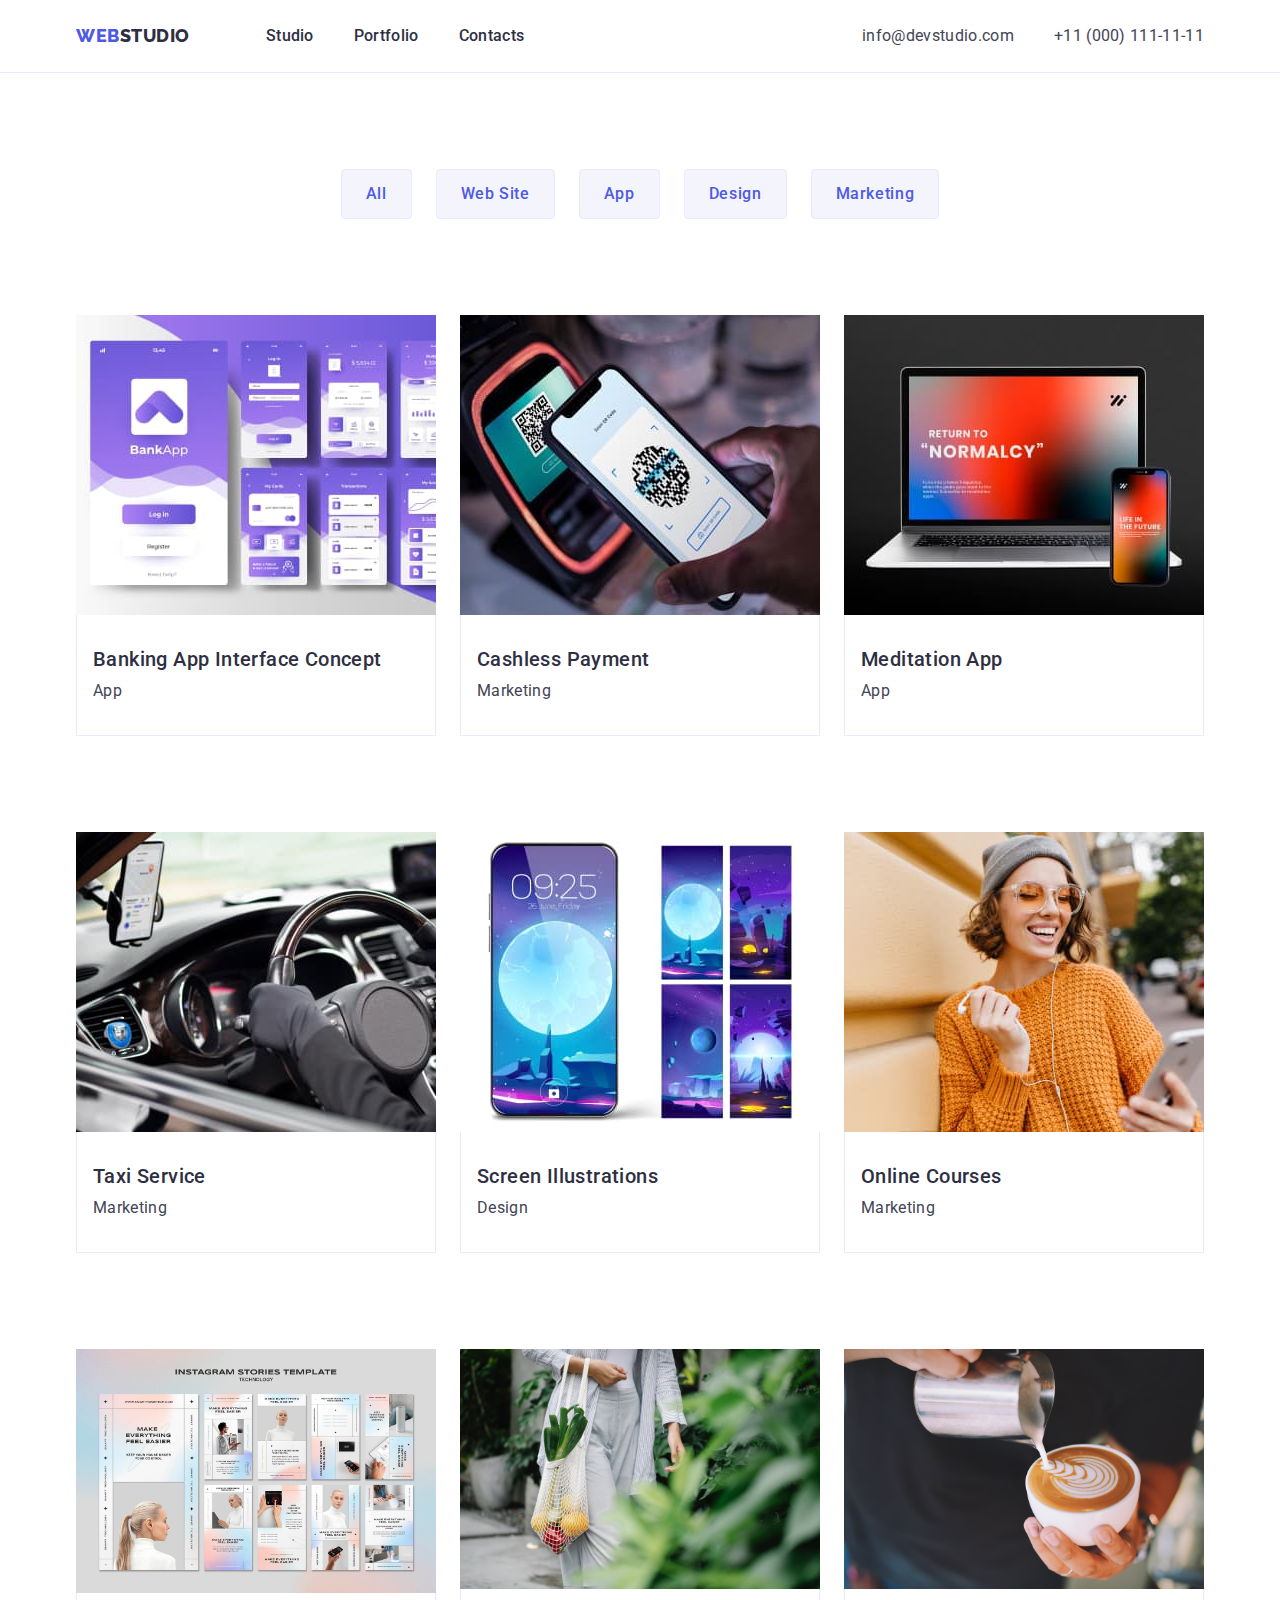
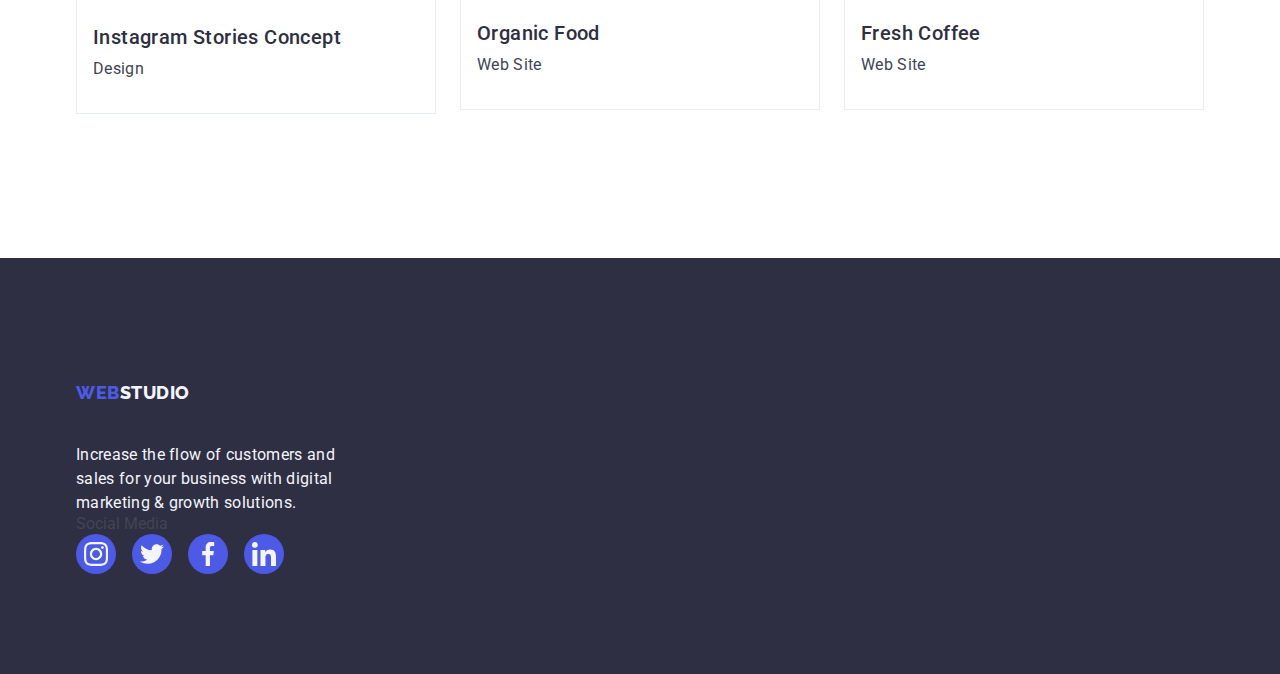
==== portfolio.html @ 07a07d83 "j" ====
<!DOCTYPE html>
<html lang="en">

<head>
    <meta charset="UTF-8" />
    <meta name="viewport" content="width=device-width, initial-scale=1.0" />
    <title>Portfolio</title>

    <!-- Style Normalization -->
    <link rel="stylesheet"
        href="https://cdnjs.cloudflare.com/ajax/libs/modern-normalize/1.0.0/modern-normalize.min.css" />

    <!-- Google Fonts -->
    <link rel="preconnect" href="https://fonts.googleapis.com" />
    <link rel="preconnect" href="https://fonts.gstatic.com" crossorigin />
    <link
        href="https://fonts.googleapis.com/css2?family=Raleway:wght@100;200;300;400;500;600;700;900&family=Roboto:wght@100;300;400;500;700;900&display=swap"
        rel="stylesheet" />

    <!-- Local CSS -->
    <link rel="stylesheet" href="./css/styles.css" />
</head>

<body>
    <!-- Header -->
    <header class="header">
        <div class="top-header container">
            <nav class="nav">
                <a class="logo link" href="./index.html">Web<span class="header-logo">Studio</span></a>
                <ul class="list">
                    <li class="list-item">
                        <a class="item link" href="./index.html">Studio</a>
                    </li>
                    <li class="list-item">
                        <a class="item link" href="./portfolio.html">Portfolio</a>
                    </li>
                    <li class="list-item"><a class="item link" href="">Contacts</a></li>
                </ul>
            </nav>

            <address class="contacts">
                <ul class="list">
                    <li class="contact-item">
                        <a class="contact link" href="mailto:info@devstudio.com">info@devstudio.com</a>
                    </li>
                    <li class="contact-item">
                        <a class="contact link" href="tel:+110001111111">+11 (000) 111-11-11</a>
                    </li>
                </ul>
            </address>
        </div>
    </header>

    <!-- Main -->
    <main>
        <section class="services-section">
            <div class="container">
                <h1 class="visually-hidden">Services</h1>

                <ul class="btn list">
                    <li><button type="button" class="btn-menu">All</button></li>
                    <li><button type="button" class="btn-menu">Web Site</button></li>
                    <li><button type="button" class="btn-menu">App</button></li>
                    <li><button type="button" class="btn-menu">Design</button></li>
                    <li><button type="button" class="btn-menu">Marketing</button></li>
                </ul>

                <ul class="svc list">
                    <li class="svc-item">
                        <a href="" class="link" >
                            <img 
                                src="./images/bank-app.jpg" 
                                alt="banking app" 
                                width="360" 
                            />
                            <div class="svc-info">
                                <h2 class="list-header">Banking App Interface Concept</h2>
                                <p class="list-text">App</p>
                            </div>
                        </a>
                    </li>

                    <li class="svc-item">
                        <a href="" class="link">
                            <img 
                                src="./images/cashless.jpg" 
                                alt="cashless payment" 
                                width="360" 
                            />
                            <div class="svc-info">
                                <h2 class="list-header">Cashless Payment</h2>
                                <p class="list-text">Marketing</p>
                            </div>
                        </a>
                    </li>

                    <li class="svc-item">
                        <a  href="" class="link">
                            <img 
                                src="./images/meditation.jpg" 
                                alt="meditation app" 
                                width="360" 
                            />
                            <div class="svc-info">
                                <h2 class="list-header">Meditation App</h2>
                                <p class="list-text">App</p>
                            </div>
                        </a>
                    </li>

                    <li class="svc-item">
                        <a href="" class="link" >
                            <img 
                                src="./images/taxi-service.jpg" 
                                alt="taxi service" 
                                width="360" 
                            />
                            <div class="svc-info">
                                <h2 class="list-header">Taxi Service</h2>
                                <p class="list-text">Marketing</p>
                            </div>
                        </a>
                    </li>

                    <li class="svc-item">
                        <a href="" class="link" >
                            <img 
                                src="./images/screen-illus.jpg" 
                                alt="screen illustrations" 
                                width="360" 
                            />
                            <div class="svc-info">
                                <h2 class="list-header">Screen Illustrations</h2>
                                <p class="list-text">Design</p>
                            </div>
                        </a>
                    </li>

                    <li class="svc-item">
                        <a href="" class="link" >
                            <img 
                                src="./images/online-course.jpg" 
                                alt="online course" 
                                width="360" 
                            />
                            <div class="svc-info">
                                <h2 class="list-header">Online Courses</h2>
                                <p class="list-text">Marketing</p>
                            </div>
                        </a>
                    </li>

                    <li class="svc-item">
                        <a href="" class="link">
                            <img 
                                src="./images/ig-stories.jpg" 
                                alt="IG stories" 
                                width="360" 
                            />
                            <div class="svc-info">
                                <h2 class="list-header">Instagram Stories Concept</h2>
                                <p class="list-text">Design</p>
                            </div>
                        </a>
                    </li>

                    <li class="svc-item">
                        <a href="" class="link">
                            <img 
                                src="./images/organic-food.jpg" 
                                alt="organic food" 
                                width="360" 
                            />
                            <div class="svc-info">
                                <h2 class="list-header">Organic Food</h2>
                                <p class="list-text">Web Site</p>
                            </div>
                        </a>
                    </li>

                    <li class="svc-item">
                        <a href="" class="link">
                            <img 
                                src="./images/fresh-coffee.jpg" 
                                alt="fresh coffee" 
                                width="360" 
                            />
                            <div class="svc-info">
                                <h2 class="list-header">Fresh Coffee</h2>
                                <p class="list-text">Web Site</p>
                            </div>
                        </a>
                    </li>
                </ul>
            </div>
        </section>
    </main>

    <!-- Footer -->
    <footer class="footer">
        <div class="container">
            <div class="footer-wrap">
                <a class="logo link" href="./index.html">Web<span class="footer-logo">Studio</span></a>
                <p class="footer-text">
                    Increase the flow of customers and sales for your business with
                    digital marketing & growth solutions.
                </p>
            </div>
            <div>
                <p class="footer-socmed">Social Media</p>
                <ul class="footer-socmed-list">
                    <!--Insta-->
                    <li class="footer-socmed-items">
                        <a href="" class="footer-socmed-listitems-link">
                            <svg 
                                class="socmed-svg" 
                                width="24" 
                                height="24" 
                                xmlns="http://www.w3.org/2000/svg"
                            >
                                <use href="./images/icons.svg#foot-insta"></use>
                            </svg>
                        </a>
                    </li>
                    <!--twitter-->
                    <li class="footer-socmed-items">
                        <a href="" class="footer-socmed-listitems-link">
                            <svg 
                                class="socmed-svg" 
                                width="24" 
                                height="24" 
                                xmlns="http://www.w3.org/2000/svg"
                            >
                                <use href="./images/icons.svg#foot-twit"></use>
                            </svg>
                        </a>
                    </li>
                    <!--fb-->
                    <li class="footer-socmed-items">
                        <a href="" class="footer-socmed-listitems-link">
                            <svg 
                                class="socmed-svg" 
                                width="24" 
                                height="24" 
                                xmlns="http://www.w3.org/2000/svg"
                            >
                                <use href="./images/icons.svg#foot-fb"></use>
                            </svg>
                        </a>
                    </li>
                    <!--linkdin-->
                    <li class="footer-socmed-items">
                        <a href="" class="footer-socmed-listitems-link">
                            <svg 
                                class="socmed-svg" 
                                width="24" 
                                height="24" 
                                xmlns="http://www.w3.org/2000/svg"
                            >
                                <use href="./images/icons.svg#foot-link"></use>
                            </svg>
                        </a>
                    </li>        
            </ul>
            </div>
        </div>
    </footer>
</body>

</html>
---- css/styles.css ----
/* CSS Resets */

* {
    box-sizing: border-box;
    margin: 0;
    padding: 0;
}

/* CSS Variables */


:root {
    --slate: #434455;
    --iris: #4d5ae5;
    --white: #ffffff;
    --navy-blue: #2e2f42;
    --ocean: #404bbf;
    --cloud: #f4f4fd;
    --cornflower: #e7e9fc;
    --customercolor: #8e8f99;
}

/* INDEX PAGE */

body {
    font-family: 'Roboto', sans-serif;
    color: var(--slate);
    background-color: var(--white);
}

/* HEADER */

.logo {
    font-family: 'Raleway', sans-serif;
    font-weight: 800;
    font-size: 18px;
    line-height: 1.17;
    letter-spacing: 0.03em;
    text-transform: uppercase;
    color: var(--iris);
}

.header {
    border-bottom: 1px solid var(--cornflower);
}

.top-header {
    display: flex;
    justify-content: space-between;
}

.nav,
.contacts {
    display: flex;
    align-items: center;
}

.container {
    width: 1158px;
    margin: 0 auto;
    padding: 0 15px;
}

.logo {
    margin-right: 76px;
}

/* Navigation Items */

.link {
    text-decoration: none;
    padding: 24px 0;
}

.header-logo {
    color: var(--navy-blue);
}

.list {
    list-style: none;
}

.nav>.list {
    display: flex;
    gap: 40px;
}

.list-item>.item {
    font-weight: 500;
    font-size: 16px;
    line-height: 1.5;
    letter-spacing: 0.02em;
    color: var(--navy-blue);
}

li>.link:hover,
li>.link:focus {
    color: var(--ocean);
}

/* Address */

.contacts {
    font-style: normal;
}

.contact-item>.contact {
    font-size: 16px;
    line-height: 1.5;
    letter-spacing: 0.02em;
    color: var(--slate);
}

.contacts>.list {
    display: flex;
    gap: 40px;
}

/* MAIN */

/* First Section */

.first-section {
    background-color: var(--navy-blue);
    padding: 188px 0;
}

.main-header {
    font-size: 56px;
    line-height: 1.07;
    text-align: center;
    letter-spacing: 0.02em;
    color: var(--white);
    max-width: 496px;
    margin: 0 auto 48px;
}

.button {
    background-color: var(--iris);
    font-family: inherit;
    font-weight: 500;
    font-size: 16px;
    line-height: 1.5;
    letter-spacing: 0.04em;
    color: var(--white);
    cursor: pointer;
    display: block;
    min-width: 169px;
    height: 56px;
    border: none;
    border-radius: 4px;
    margin: 0 auto;
}

.button:hover,
.button:focus {
    background-color: var(--ocean);
}

/* Second Section */

.visually-hidden {
    position: absolute;
    width: 1px;
    height: 1px;
    margin: -1px;
    border: 0;
    padding: 0;
    white-space: nowrap;
    clip-path: inset(100%);
    clip: rect(0 0 0 0);
    overflow: hidden;
}

.list-header {
    font-weight: 500;
    font-size: 20px;
    line-height: 1.2;
    letter-spacing: 0.02em;
    color: var(--navy-blue);
    margin-bottom: 8px;
}


.list-text {
    font-size: 16px;
    line-height: 1.5;
    letter-spacing: 0.02em;
    color: var(--slate);
}



.list-svg {
    display: flex;
    align-items: center;
    justify-content: center;
    height: 112px;
    background-color: #f4f4fd;
    border-radius: 4px;
    margin-bottom: 8px;
}


.second-section {
    padding: 120px 0;
}

.info-list {
    list-style: none;
    display: flex;
    gap: 24px;
}



.info-card {
    width: calc((100% - 72px) / 4);
}



/* Third Section */

.header-title {
    font-size: 36px;
    line-height: 1.11;
    text-align: center;
    letter-spacing: 0.02em;
    text-transform: capitalize;
    color: var(--navy-blue);
    margin-bottom: 72px;
}

.third-section {
    padding-bottom: 120px;
}

.service.list {
    display: flex;
    gap: 24px;
}

.service-info {
    flex-basis: calc((100% - 48px) / 3);
}

/* Fourth Section */

.fourth-section {
    background-color: var(--cloud);
    padding: 120px 0;
}

.team.list {
    display: flex;
    gap: 24px;
}

/* Reused third section header from main */

.team-member {
    background-color: var(--white);
    flex-basis: calc((100% - 72px) / 4);
    border-radius: 0 0 4px 4px;
}

.member-info {
    padding: 32px 0;
}

.list-header {
    margin-bottom: 8px;
}

/* .list-text {
    text-align: center;
} */

/* Reused item header from main  */

/* FOOTER */

.footer {
    background-color: var(--navy-blue);
    padding: 100px 0;
}

.footer-logo {
    color: var(--cloud);
}

.footer-text {
    line-height: 1.5;
    color: var(--cloud);
    letter-spacing: 0.02em;
    max-width: 264px;
}

.footer .link {
    display: inline-block;
    margin-bottom: 16px;
}

/* FORTFOLIO PAGE */

/* Main */

/* Buttons */

.services-section {
    padding: 96px 0 120px 0;
}

.btn-menu {
    font-family: inherit;
    font-weight: 500;
    font-size: 16px;
    line-height: 1.5;
    letter-spacing: 0.04em;
    color: var(--iris);
    background-color: var(--cloud);
    cursor: pointer;
    padding: 12px 24px;
    border: 1px solid var(--cornflower);
    border-radius: 4px;
}

.btn.list {
    display: flex;
    justify-content: center;
    gap: 24px;
    margin-bottom: 72px;
}

.btn-menu:hover,
.btn-menu:focus {
    color: var(--white);
    background-color: var(--ocean);
    border: 1px solid transparent;
}

/* Reused item header from main  */

/* Converting all images to block element */

img {
    display: block;
}

/* Services List */

.svc.list {
    display: flex;
    flex-wrap: wrap;
    column-gap: 24px;
    row-gap: 48px;
}

.svc-item {
    flex-basis: calc((100% - 48px) / 3);
}

.svc-info {
    padding: 32px 16px;
    border: 1px solid var(--cornflower);
    border-top: none;
}

.h-shadow {
    box-shadow: 0px 2px 1px rgba(46, 47, 66, 0.08),
        0px 1px 1px rgba(46, 47, 66, 0.16), 0px 1px 6px rgba(46, 47, 66, 0.08);
}

.first-section {
    background-color: var(--navy-blue);
    padding: 188px 0;
    max-width: 1440px;
    margin: 0 auto;
    background-image: linear-gradient(rgba(46, 47, 66, 0.7),
            rgba(46, 47, 66, 0.7)),
        url(../images/people-office.jpg);
    background-repeat: no-repeat;
    background-position: center;
    background-size: cover;
}


/* FOURTH SECTION */
.team-member {
    box-shadow: 0px 1px 6px rgba(46, 47, 66, 0.08),
        0px 1px 1px rgba(46, 47, 66, 0.16),
        0px 2px 1px rgba(46, 47, 66, 0.08);
}

.social-media {
    display: flex;
    justify-content: center;
    gap: 24px;
}

.socmed {
    width: 40px;
    height: 40px;
}

.socmed-link {
    width: 100%;
    height: 100%;
    background-color: #4d5ae5;
    border-radius: 50%;
    display: flex;
    align-items: center;
    justify-content: center;
}

.socmed {
    list-style: none;
}

.socmed-link:hover {
    background-color: #404bbf;
}

.socmed-link:focus {
    background-color: #404bbf;
}

.socmed-svg {
    fill: #f4f4fd;
}

.team-name {
    text-align: center;
    margin-bottom: 8px;
}

.description {
    text-align: center;
}

/* section five */
.customers {
    padding: 120px 0;
}

.cust-header {
    font-size: 36px;
    line-height: 1.11;
    color: var(--navy-blue);
    margin-bottom: 72px;
}

.cust-list {
    display: flex;
    gap: 24px;
    list-style: none;
}

.cust-list-item {
    width: calc((100% - 120px) / 6);
    height: 88px;

}

.cust-list-link {
    width: 100%;
    height: 100%;
    border: 1px solid #8e8f99;
    border-radius: 4px;
    display: flex;
    align-items: center;
    justify-content: center;
    color: var(--customercolor);
}

.five-list-link:hover {
    border-color: #404bbf;
}

.five-list-link:hover {
    color: #404bbf;
}

.five-list-link:focus {
    border-color: #404bbf;
}

.five-list-link:hover {
    color: #404bbf;
}

.five-list-link {
    width: 100%;
    height: 100%;
    border: (1px solid #8e8f99);
    border-radius: 4px;
    display: flex;
    align-items: center;
    justify-content: center;
    color: #404bbf;
}

/* .five-list-link:hover {
    border-color: #404bbf;
    color: #404bbf;
}

.five-list-link:focus {
    border-color: #404bbf;
    color: #404bbf;
} */

.cust-svg {
    fill: currentColor;
}

/*FOOTER WRAP */

.footer-wrap {
    margin-right: 120px;
}

footer-socmed {
    font-weight: 500;
    font-size: 16px;
    line-height: 1.5;
    letter-spacing: 0.02em;
    color: var(--white);
    margin-bottom: 16px;
}

.footer-socmed-list {
    display: flex;
    gap: 16px;
    list-style: none;
}

.footer-socmed-items {
    width: 40px;
    height: 40px;
}

.footer-socmed-listitems-link {
    width: 100%;
    height: 100%;
    background-color: #4d5ae5;
    border-radius: 50px;
    display: flex;
    align-items: center;
    justify-content: center;
}

.footer-socmed-listitems-link:hover,
.footer-socmed-listitems-link:focus {
    background-color: #31d0aa;
}

.btn-menu:hover,
.btn-menu:focus {
    box-shadow: 0px 3px 1px rgba(0, 0, 0, 0.1), 0px 2px 1px rgba(0, 0, 0, 0.08),
        0px 2px 2px rgba(0, 0, 0, 0.12);
}

.link:hover,
.link:focus {
    box-shadow: 0px 1px 6px rgba(46, 47, 66, 0.08),
        0px 1px 1px rgba(46, 47, 66, 0.16),
        0px 2px 1px rgba(46, 47, 66, 0.08);
}

.link {
    display: block;
}
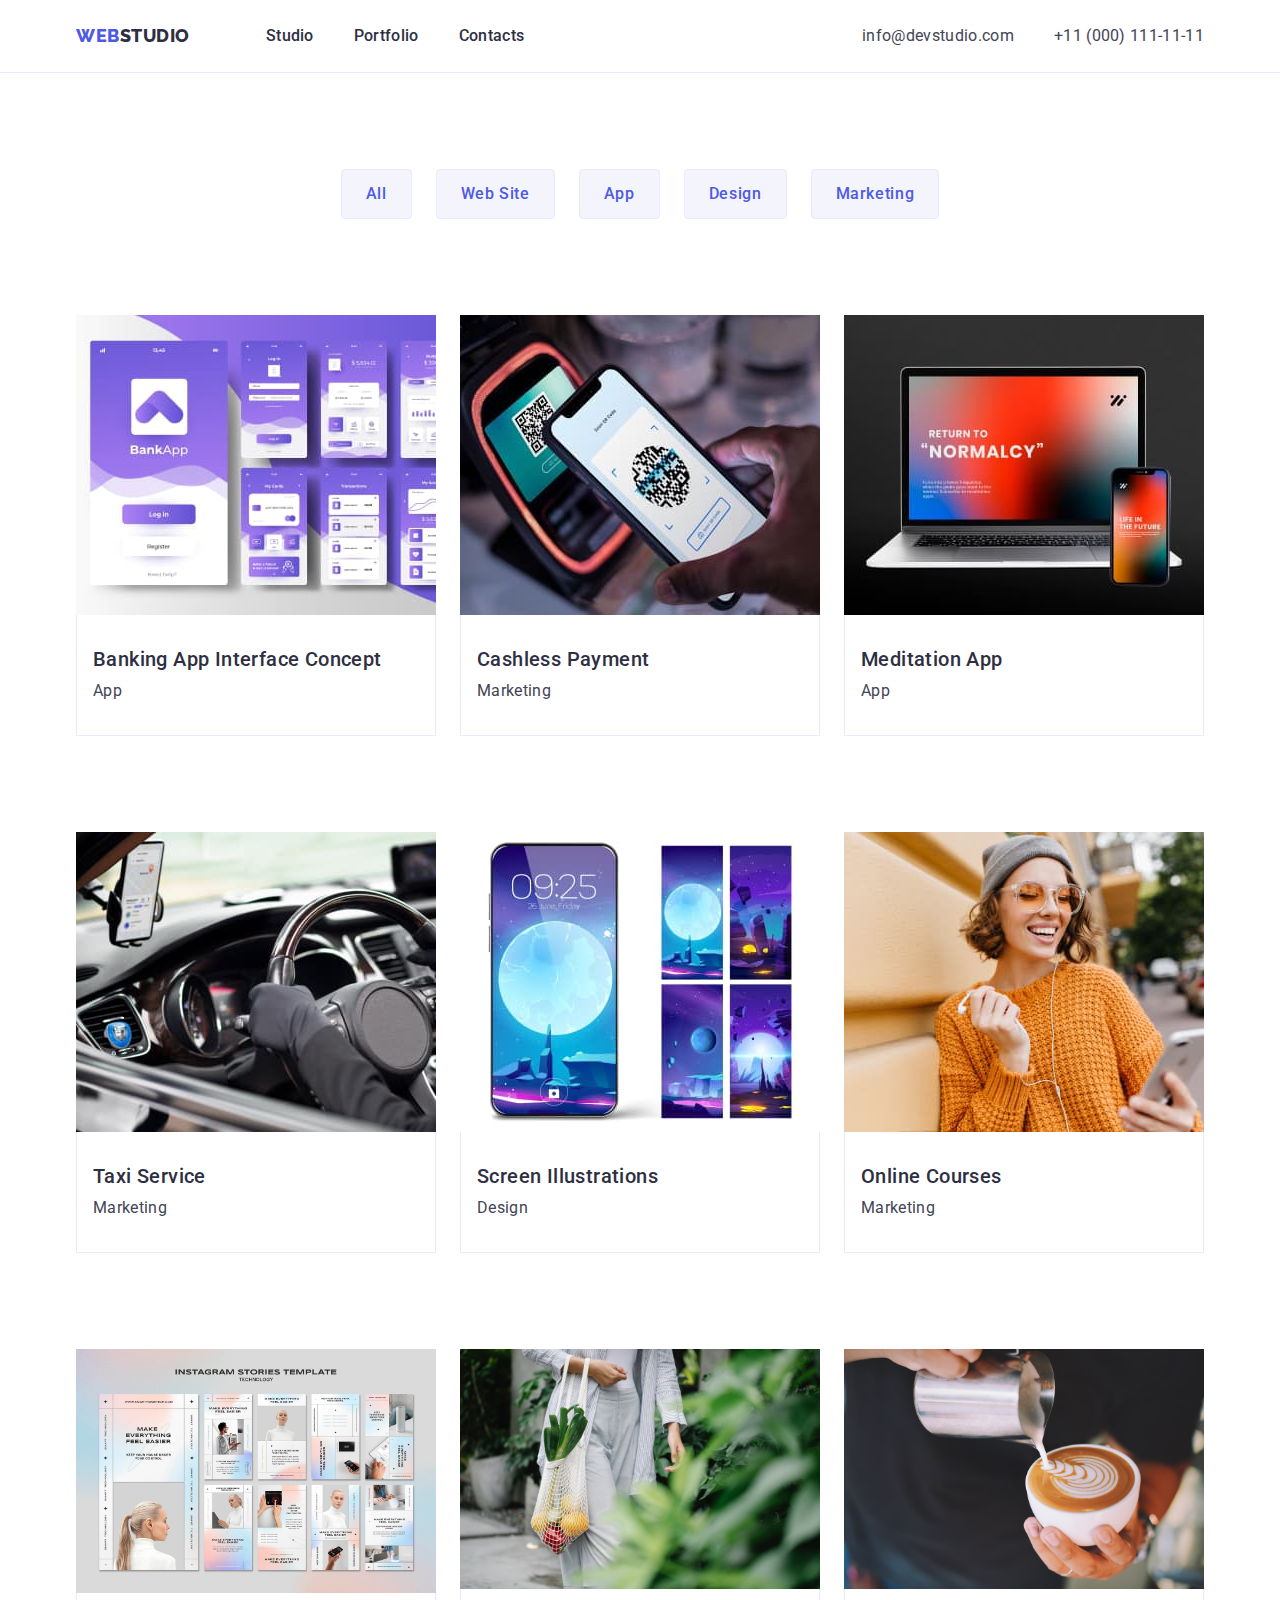
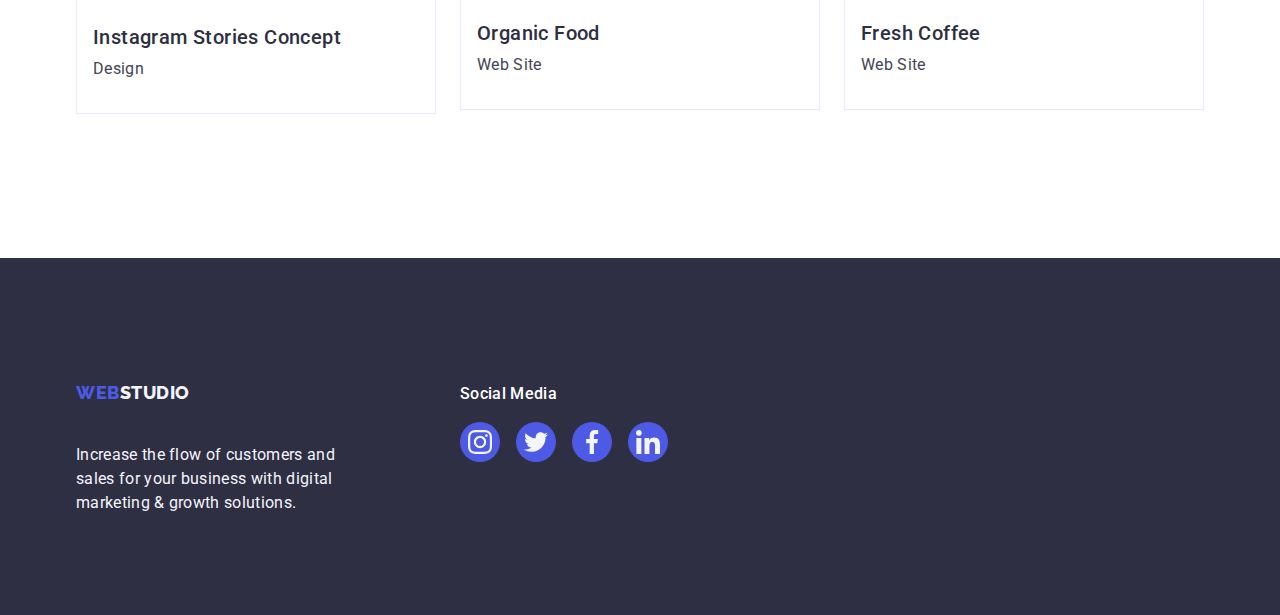
==== commit 929d2c92: "sfd" ====
--- a/portfolio.html
+++ b/portfolio.html
@@ -207,17 +207,14 @@
                 </p>
             </div>
             <div>
-                <p class="footer-socmed">Social Media</p>
+                <p class="socialmediacontent">
+                    Social Media
+                </p>
                 <ul class="footer-socmed-list">
                     <!--Insta-->
                     <li class="footer-socmed-items">
                         <a href="" class="footer-socmed-listitems-link">
-                            <svg 
-                                class="socmed-svg" 
-                                width="24" 
-                                height="24" 
-                                xmlns="http://www.w3.org/2000/svg"
-                            >
+                            <svg class="socmed-svg" width="24" height="24" xmlns="http://www.w3.org/2000/svg">
                                 <use href="./images/icons.svg#foot-insta"></use>
                             </svg>
                         </a>
@@ -225,12 +222,7 @@
                     <!--twitter-->
                     <li class="footer-socmed-items">
                         <a href="" class="footer-socmed-listitems-link">
-                            <svg 
-                                class="socmed-svg" 
-                                width="24" 
-                                height="24" 
-                                xmlns="http://www.w3.org/2000/svg"
-                            >
+                            <svg class="socmed-svg" width="24" height="24" xmlns="http://www.w3.org/2000/svg">
                                 <use href="./images/icons.svg#foot-twit"></use>
                             </svg>
                         </a>
@@ -238,12 +230,7 @@
                     <!--fb-->
                     <li class="footer-socmed-items">
                         <a href="" class="footer-socmed-listitems-link">
-                            <svg 
-                                class="socmed-svg" 
-                                width="24" 
-                                height="24" 
-                                xmlns="http://www.w3.org/2000/svg"
-                            >
+                            <svg class="socmed-svg" width="24" height="24" xmlns="http://www.w3.org/2000/svg">
                                 <use href="./images/icons.svg#foot-fb"></use>
                             </svg>
                         </a>
@@ -251,16 +238,11 @@
                     <!--linkdin-->
                     <li class="footer-socmed-items">
                         <a href="" class="footer-socmed-listitems-link">
-                            <svg 
-                                class="socmed-svg" 
-                                width="24" 
-                                height="24" 
-                                xmlns="http://www.w3.org/2000/svg"
-                            >
+                            <svg class="socmed-svg" width="24" height="24" xmlns="http://www.w3.org/2000/svg">
                                 <use href="./images/icons.svg#foot-link"></use>
                             </svg>
                         </a>
-                    </li>        
+                    </li>
             </ul>
             </div>
         </div>
--- a/css/styles.css
+++ b/css/styles.css
@@ -460,7 +460,6 @@
 .cust-list-item {
     width: calc((100% - 120px) / 6);
     height: 88px;
-
 }
 
 .cust-list-link {
@@ -474,23 +473,26 @@
     color: var(--customercolor);
 }
 
-.five-list-link:hover {
+
+
+.cust-list-link:hover {
     border-color: #404bbf;
 }
 
-.five-list-link:hover {
+.cust-list-link:hover {
     color: #404bbf;
 }
 
-.five-list-link:focus {
+.cust-list-link:focus {
     border-color: #404bbf;
 }
 
-.five-list-link:hover {
+.cust-list-link:hover,
+.cust-list-link:focus {
     color: #404bbf;
 }
 
-.five-list-link {
+/* .cust-list-link {
     width: 100%;
     height: 100%;
     border: (1px solid #8e8f99);
@@ -498,8 +500,8 @@
     display: flex;
     align-items: center;
     justify-content: center;
-    color: #404bbf;
-}
+    color:#8e8f99;
+} */
 
 /* .five-list-link:hover {
     border-color: #404bbf;
@@ -518,15 +520,21 @@
 /*FOOTER WRAP */
 
 .footer-wrap {
-    margin-right: 120px;
-}
-
-footer-socmed {
+    margin-right: 120px;  
+}
+
+.footer>.container {
+    display: flex;
+    align-items: baseline;
+}
+
+
+.socialmediacontent{
     font-weight: 500;
     font-size: 16px;
     line-height: 1.5;
     letter-spacing: 0.02em;
-    color: var(--white);
+    color: #FFFFFF;
     margin-bottom: 16px;
 }
 
@@ -539,16 +547,24 @@
 .footer-socmed-items {
     width: 40px;
     height: 40px;
+}
+
+.footer-text {
+    line-height: 1.5;
+    color: var(--cloud);
+    letter-spacing: 0.02em;
+    max-width: 264px;
 }
 
 .footer-socmed-listitems-link {
     width: 100%;
     height: 100%;
     background-color: #4d5ae5;
-    border-radius: 50px;
+    border-radius: 50%;
     display: flex;
     align-items: center;
     justify-content: center;
+    
 }
 
 .footer-socmed-listitems-link:hover,
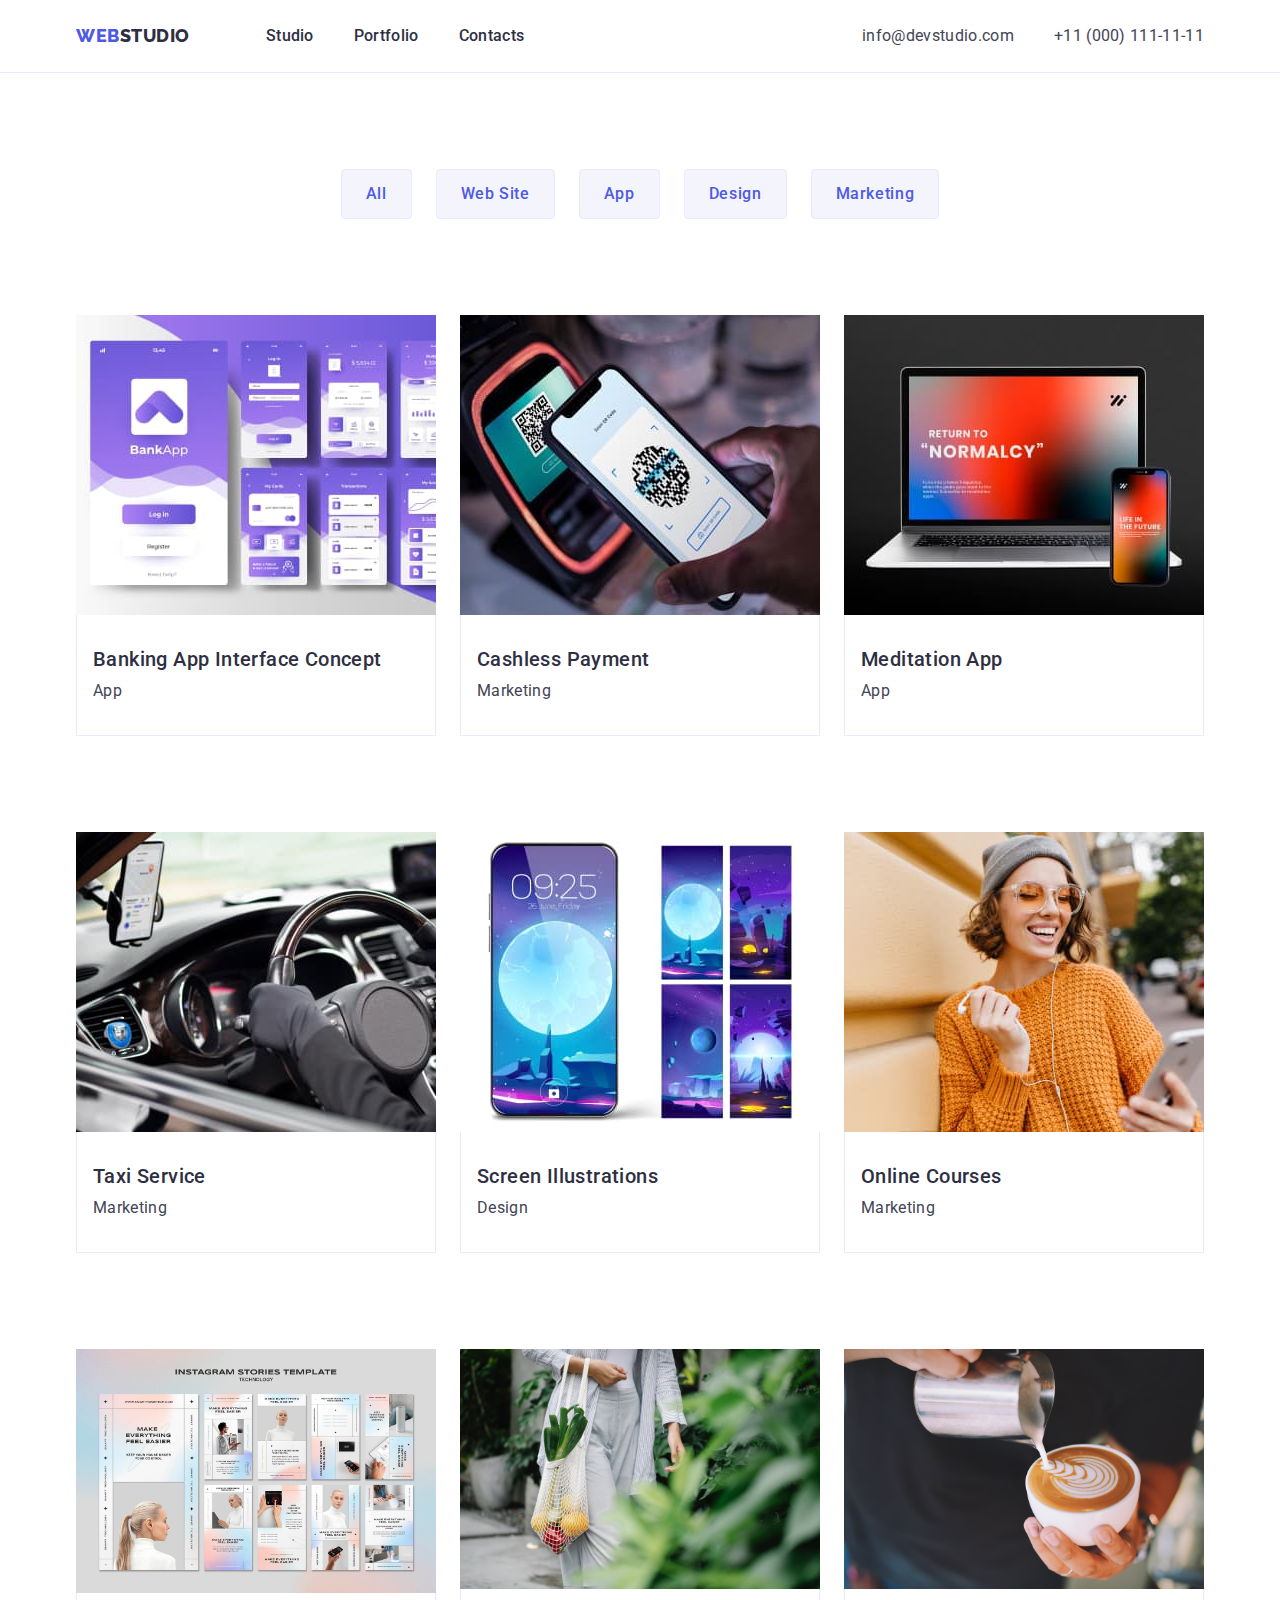
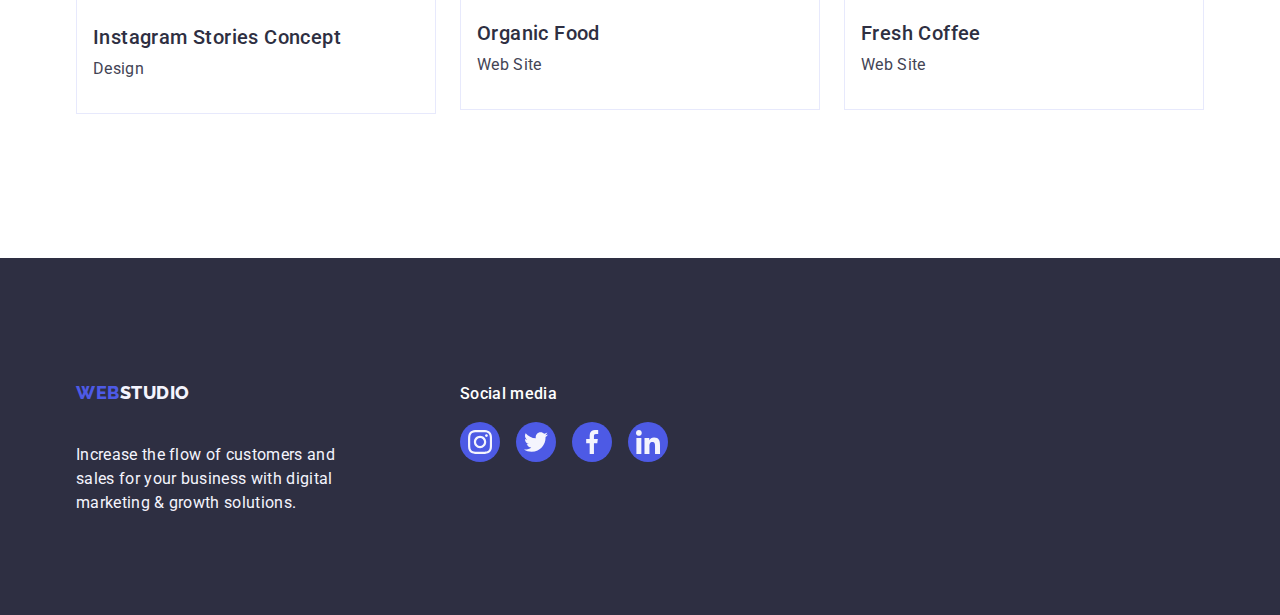
==== commit 94136c5d: "df" ====
--- a/portfolio.html
+++ b/portfolio.html
@@ -208,7 +208,7 @@
             </div>
             <div>
                 <p class="socialmediacontent">
-                    Social Media
+                    Social media
                 </p>
                 <ul class="footer-socmed-list">
                     <!--Insta-->
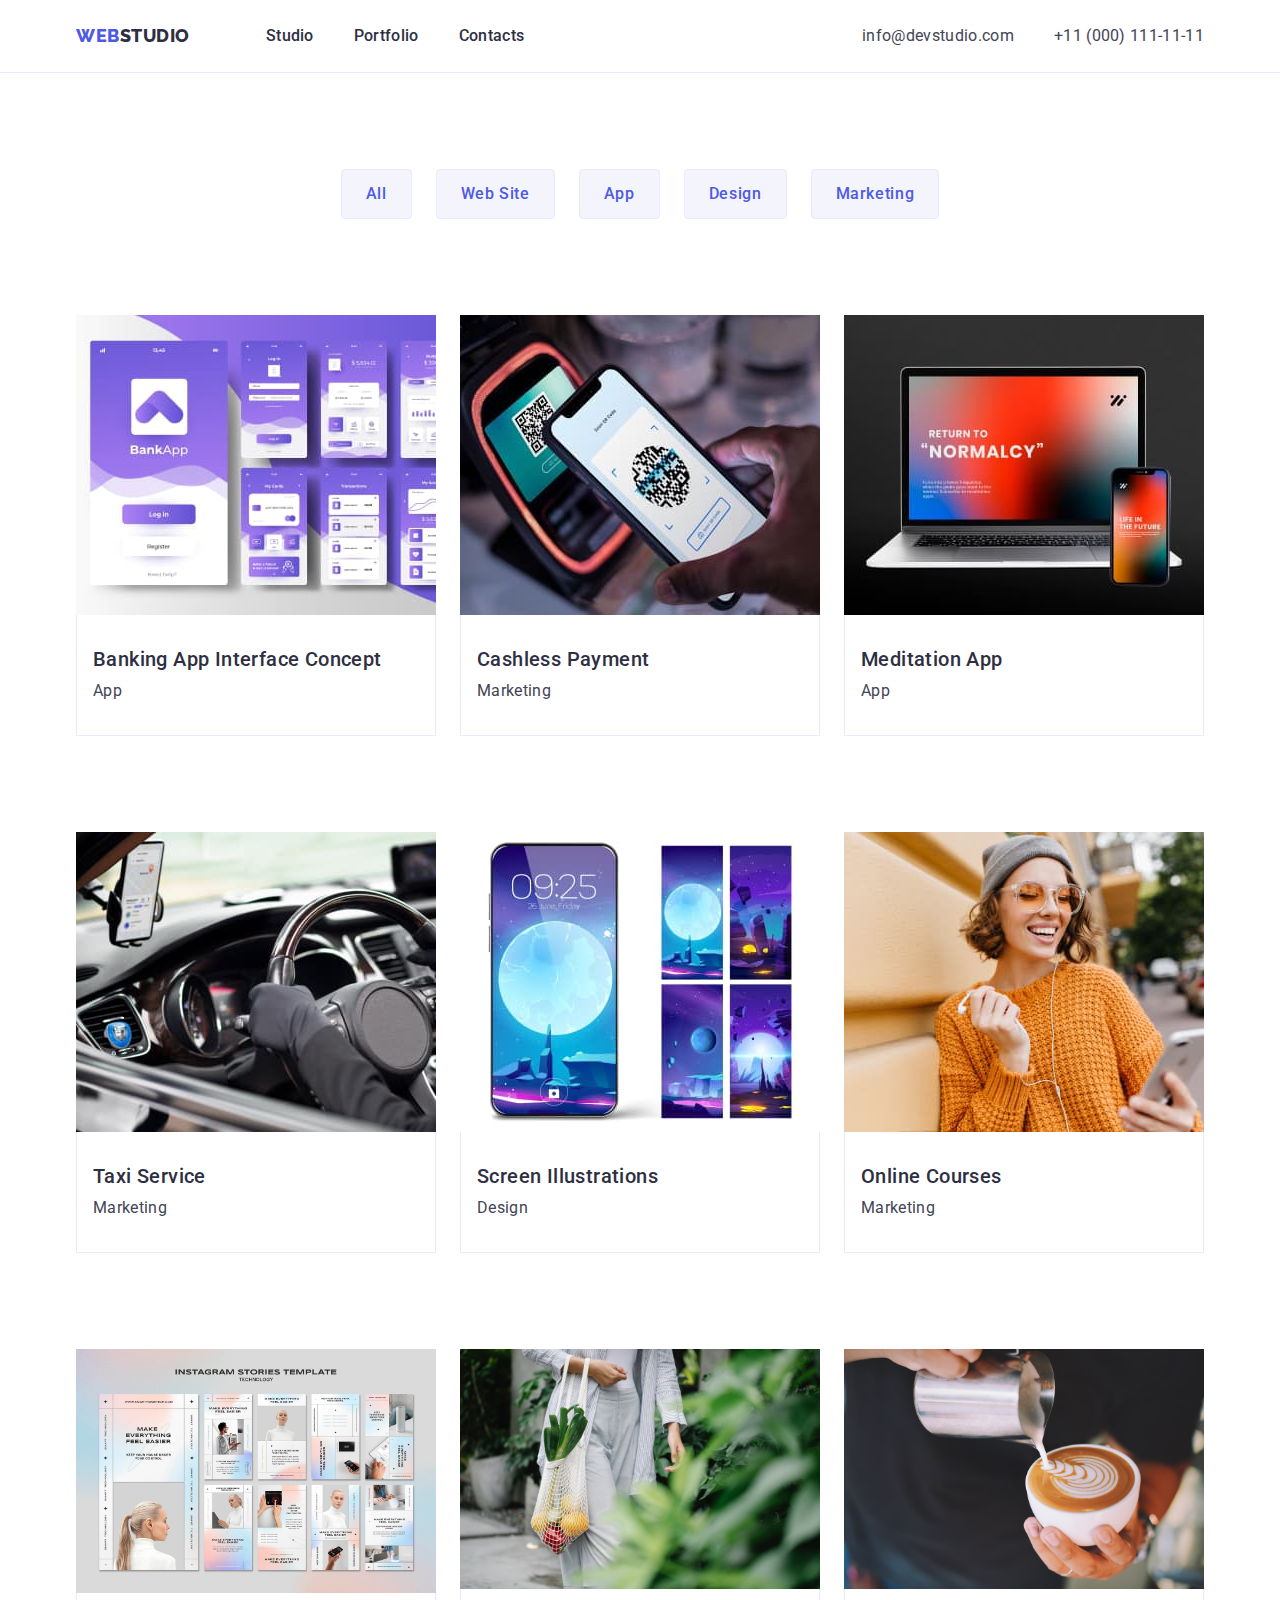
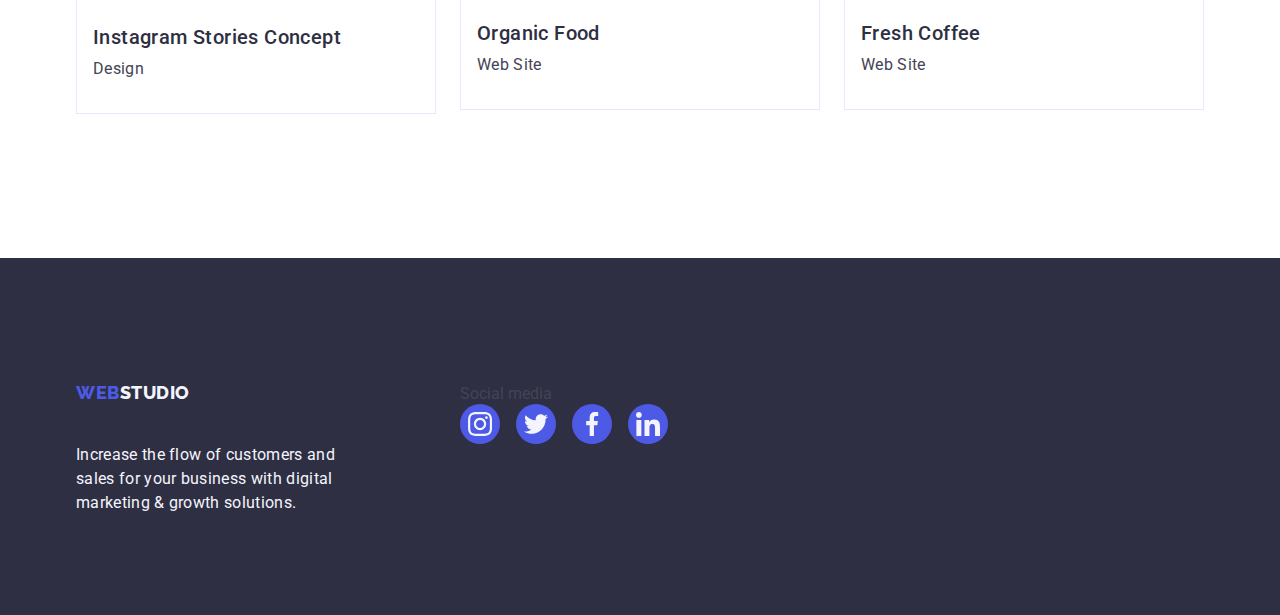
==== commit d937f871: "kl" ====
--- a/portfolio.html
+++ b/portfolio.html
@@ -207,9 +207,7 @@
                 </p>
             </div>
             <div>
-                <p class="socialmediacontent">
-                    Social media
-                </p>
+                <p class="footer-socmed">Social media</p>
                 <ul class="footer-socmed-list">
                     <!--Insta-->
                     <li class="footer-socmed-items">
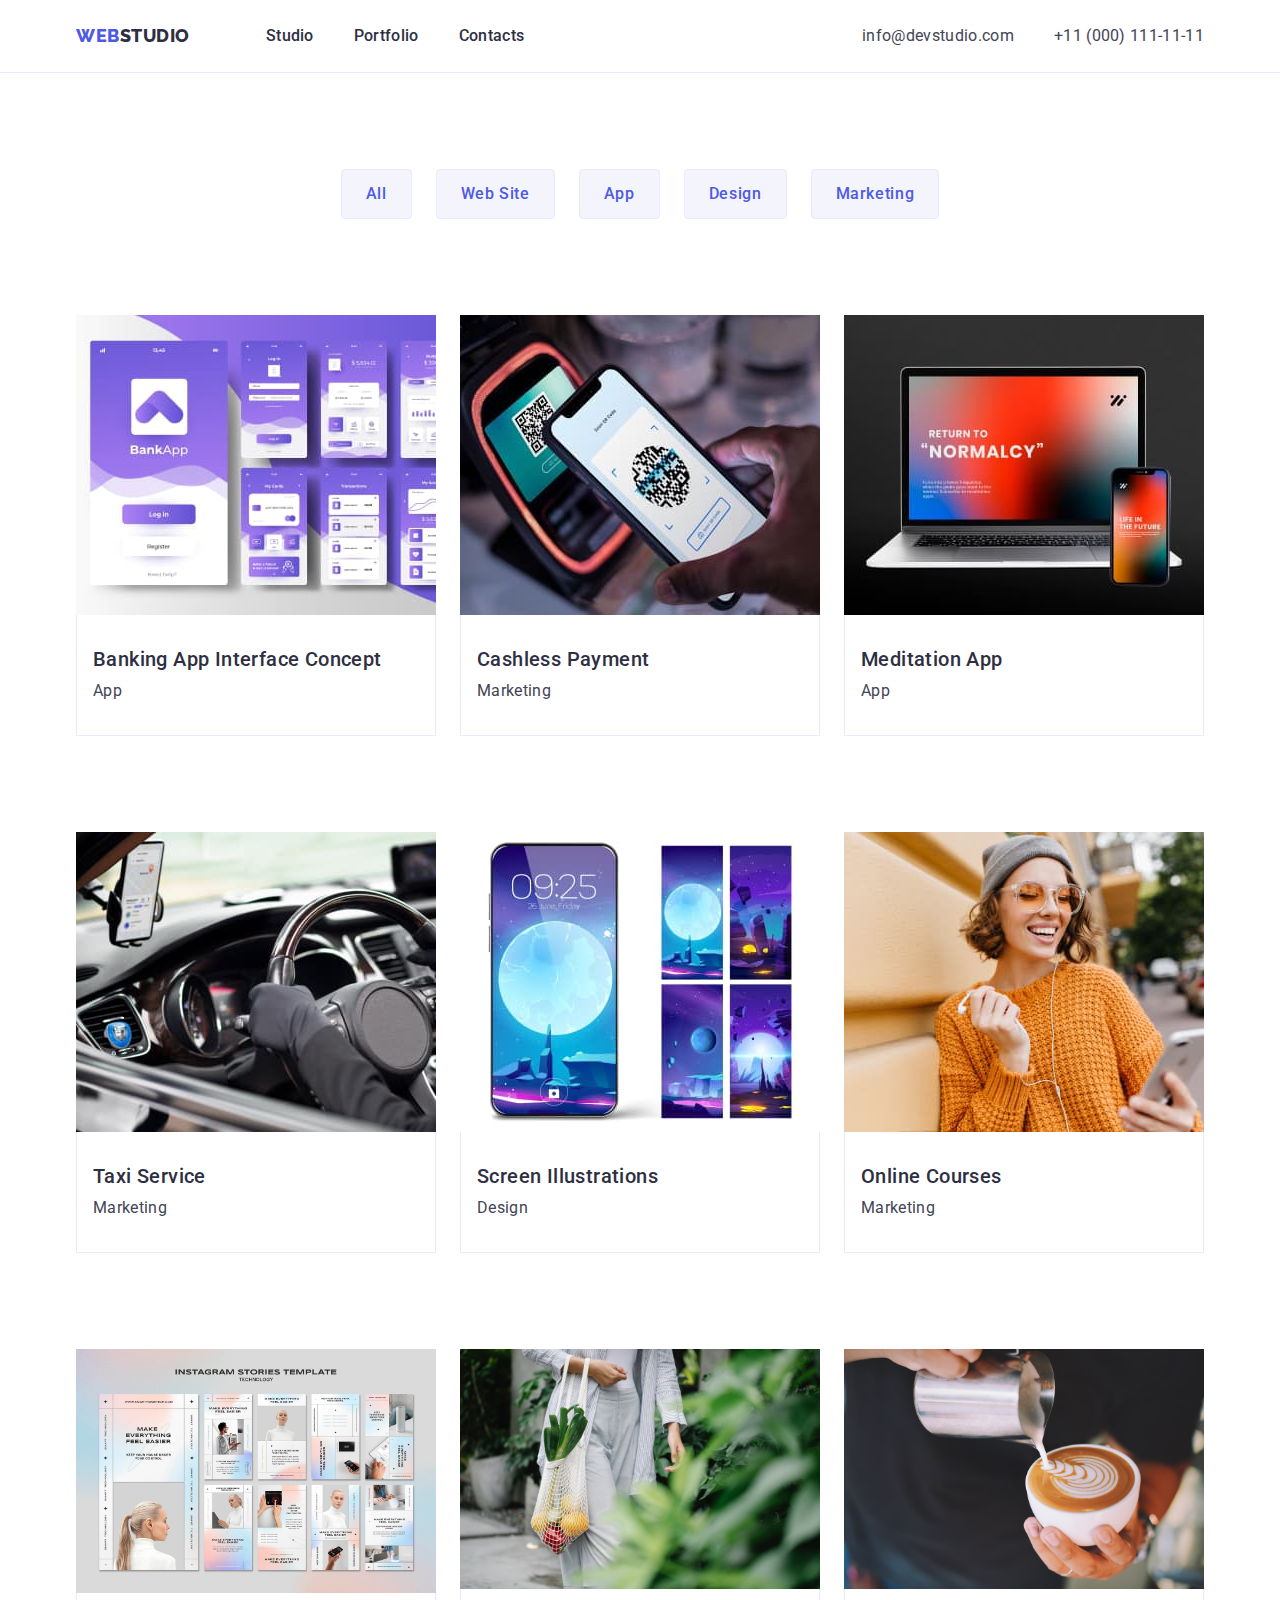
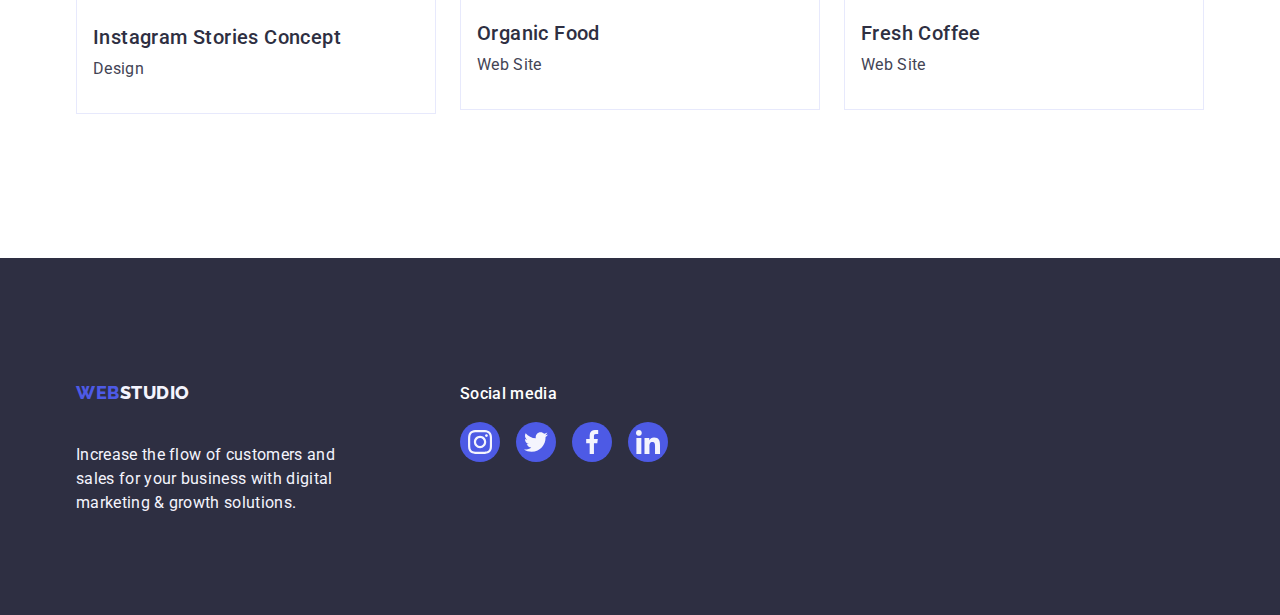
==== commit 02db08f9: "kl" ====
--- a/portfolio.html
+++ b/portfolio.html
@@ -207,7 +207,9 @@
                 </p>
             </div>
             <div>
-                <p class="footer-socmed">Social media</p>
+                <p class="footer-socmed">
+                    Social media
+                </p>
                 <ul class="footer-socmed-list">
                     <!--Insta-->
                     <li class="footer-socmed-items">
--- a/css/styles.css
+++ b/css/styles.css
@@ -529,7 +529,7 @@
 }
 
 
-.socialmediacontent{
+.footer-socmed{
     font-weight: 500;
     font-size: 16px;
     line-height: 1.5;
